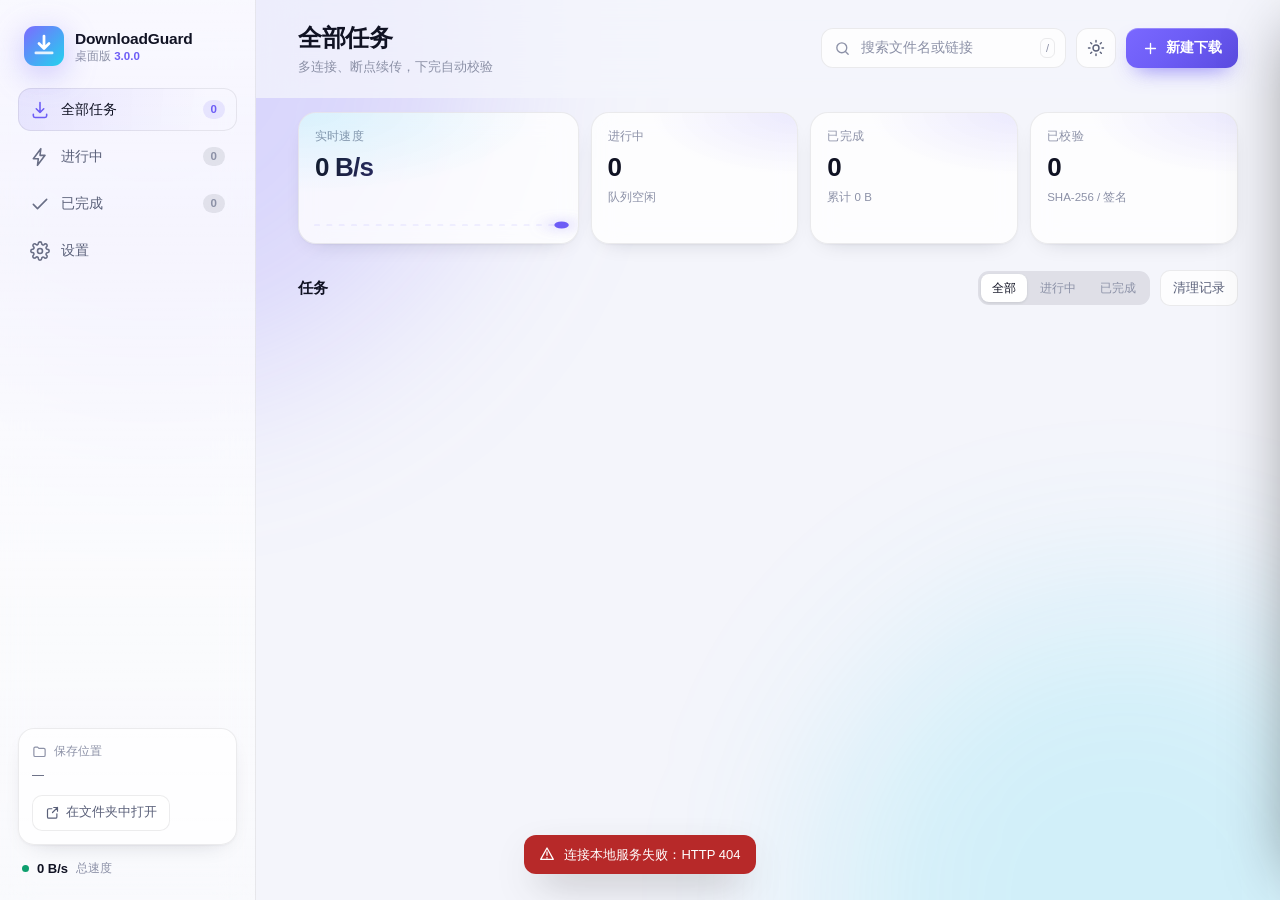
==== desktop/src/main/resources/web/index.html @ 694f4aac "3.0.0: 电脑版（Windows/macOS/Linux）+ 手机/平板/桌面自适应 UI" ====
<!DOCTYPE html>
<html lang="zh-CN" data-theme="auto">
<head>
<meta charset="utf-8">
<meta name="viewport" content="width=device-width, initial-scale=1, viewport-fit=cover">
<meta name="theme-color" content="#0b0c12" media="(prefers-color-scheme: dark)">
<meta name="theme-color" content="#f5f6fb" media="(prefers-color-scheme: light)">
<meta name="description" content="DownloadGuard 桌面版：多连接下载、断点续传、HLS、BT/磁力，下载完自动校验 SHA-256 与 APK 签名。">
<title>DownloadGuard</title>
<link rel="manifest" href="manifest.webmanifest">
<link rel="icon" href="icon.svg" type="image/svg+xml">
<link rel="apple-touch-icon" href="icon.svg">
<link rel="stylesheet" href="app.css">
</head>
<body>
<svg class="sprite" aria-hidden="true" focusable="false">
  <symbol id="i-download" viewBox="0 0 24 24"><path d="M12 3v12m0 0 4.5-4.5M12 15l-4.5-4.5"/><path d="M4 17v2a2 2 0 0 0 2 2h12a2 2 0 0 0 2-2v-2"/></symbol>
  <symbol id="i-check" viewBox="0 0 24 24"><path d="m4 12.5 5 5L20 6.5"/></symbol>
  <symbol id="i-clock" viewBox="0 0 24 24"><circle cx="12" cy="12" r="9"/><path d="M12 7v5l3 2"/></symbol>
  <symbol id="i-settings" viewBox="0 0 24 24"><circle cx="12" cy="12" r="3"/><path d="M19.4 15a1.7 1.7 0 0 0 .3 1.9l.1.1a2 2 0 1 1-2.8 2.8l-.1-.1a1.7 1.7 0 0 0-1.9-.3 1.7 1.7 0 0 0-1 1.5V21a2 2 0 1 1-4 0v-.1a1.7 1.7 0 0 0-1-1.6 1.7 1.7 0 0 0-1.9.3l-.1.1a2 2 0 1 1-2.8-2.8l.1-.1a1.7 1.7 0 0 0 .3-1.9 1.7 1.7 0 0 0-1.5-1H3a2 2 0 1 1 0-4h.1a1.7 1.7 0 0 0 1.6-1 1.7 1.7 0 0 0-.3-1.9l-.1-.1a2 2 0 1 1 2.8-2.8l.1.1a1.7 1.7 0 0 0 1.9.3H9a1.7 1.7 0 0 0 1-1.5V3a2 2 0 1 1 4 0v.1a1.7 1.7 0 0 0 1 1.5 1.7 1.7 0 0 0 1.9-.3l.1-.1a2 2 0 1 1 2.8 2.8l-.1.1a1.7 1.7 0 0 0-.3 1.9V9a1.7 1.7 0 0 0 1.5 1H21a2 2 0 1 1 0 4h-.1a1.7 1.7 0 0 0-1.5 1z"/></symbol>
  <symbol id="i-folder" viewBox="0 0 24 24"><path d="M3 7a2 2 0 0 1 2-2h4l2 2h8a2 2 0 0 1 2 2v9a2 2 0 0 1-2 2H5a2 2 0 0 1-2-2z"/></symbol>
  <symbol id="i-pause" viewBox="0 0 24 24"><path d="M9 5v14M15 5v14"/></symbol>
  <symbol id="i-play" viewBox="0 0 24 24"><path d="M7 4.5v15l13-7.5z"/></symbol>
  <symbol id="i-trash" viewBox="0 0 24 24"><path d="M4 7h16M9 7V4h6v3M6 7l1 13h10l1-13"/><path d="M10 11v5M14 11v5"/></symbol>
  <symbol id="i-plus" viewBox="0 0 24 24"><path d="M12 5v14M5 12h14"/></symbol>
  <symbol id="i-search" viewBox="0 0 24 24"><circle cx="11" cy="11" r="7"/><path d="m20 20-3.5-3.5"/></symbol>
  <symbol id="i-sun" viewBox="0 0 24 24"><circle cx="12" cy="12" r="4"/><path d="M12 2v2M12 20v2M2 12h2M20 12h2M4.9 4.9l1.4 1.4M17.7 17.7l1.4 1.4M19.1 4.9l-1.4 1.4M6.3 17.7l-1.4 1.4"/></symbol>
  <symbol id="i-moon" viewBox="0 0 24 24"><path d="M20 14.5A8.5 8.5 0 0 1 9.5 4a8.5 8.5 0 1 0 10.5 10.5z"/></symbol>
  <symbol id="i-x" viewBox="0 0 24 24"><path d="m6 6 12 12M18 6 6 18"/></symbol>
  <symbol id="i-copy" viewBox="0 0 24 24"><rect x="9" y="9" width="11" height="11" rx="2"/><path d="M5 15V5a2 2 0 0 1 2-2h8"/></symbol>
  <symbol id="i-external" viewBox="0 0 24 24"><path d="M14 4h6v6M20 4l-8 8"/><path d="M19 14v5a2 2 0 0 1-2 2H6a2 2 0 0 1-2-2V8a2 2 0 0 1 2-2h5"/></symbol>
  <symbol id="i-chevron" viewBox="0 0 24 24"><path d="m9 6 6 6-6 6"/></symbol>
  <symbol id="i-wifi" viewBox="0 0 24 24"><path d="M2.5 8.5a15 15 0 0 1 19 0M6 12a10 10 0 0 1 12 0M9.5 15.5a5 5 0 0 1 5 0"/><circle cx="12" cy="19" r="1"/></symbol>
  <symbol id="i-shield" viewBox="0 0 24 24"><path d="M12 3 5 6v6c0 4.4 3 7.6 7 9 4-1.4 7-4.6 7-9V6z"/><path d="m9 12 2 2 4-4"/></symbol>
  <symbol id="i-link" viewBox="0 0 24 24"><path d="M10 13a5 5 0 0 0 7 0l2-2a5 5 0 0 0-7-7l-1 1"/><path d="M14 11a5 5 0 0 0-7 0l-2 2a5 5 0 0 0 7 7l1-1"/></symbol>
  <symbol id="i-alert" viewBox="0 0 24 24"><path d="M12 3 2.5 20h19z"/><path d="M12 9v5M12 17.5v.5"/></symbol>
  <symbol id="i-back" viewBox="0 0 24 24"><path d="m15 6-6 6 6 6"/></symbol>
  <symbol id="i-refresh" viewBox="0 0 24 24"><path d="M20 11a8 8 0 1 0-2 6"/><path d="M20 5v6h-6"/></symbol>
  <symbol id="i-magnet" viewBox="0 0 24 24"><path d="M6 4v8a6 6 0 0 0 12 0V4"/><path d="M6 9h4M14 9h4"/></symbol>
  <symbol id="i-server" viewBox="0 0 24 24"><rect x="3" y="4" width="18" height="7" rx="2"/><rect x="3" y="13" width="18" height="7" rx="2"/><path d="M7 7.5h.01M7 16.5h.01"/></symbol>
  <symbol id="i-zap" viewBox="0 0 24 24"><path d="M13 2 4 14h6l-1 8 9-12h-6z"/></symbol>
</svg>

<div class="app">
  <aside class="sidebar">
    <div class="brand">
      <div class="brand-mark">
        <svg viewBox="0 0 32 32" aria-hidden="true">
          <defs><linearGradient id="bg1" x1="0" y1="0" x2="1" y2="1"><stop offset="0" stop-color="#7C6BFF"/><stop offset="1" stop-color="#22D3EE"/></linearGradient></defs>
          <rect width="32" height="32" rx="9" fill="url(#bg1)"/>
          <path d="M16 8v10m0 0 4-4m-4 4-4-4" stroke="#fff" stroke-width="2.2" stroke-linecap="round" stroke-linejoin="round" fill="none"/>
          <path d="M9.5 21.5h13" stroke="#fff" stroke-width="2.2" stroke-linecap="round" opacity=".85"/>
        </svg>
      </div>
      <div class="brand-text">
        <strong>DownloadGuard</strong>
        <span>桌面版 <em id="brandVersion">3.0.0</em></span>
      </div>
    </div>

    <nav class="nav" aria-label="主导航">
      <button class="nav-item is-active" data-view="all">
        <svg><use href="#i-download"/></svg><span>全部任务</span><b id="cntAll">0</b>
      </button>
      <button class="nav-item" data-view="active">
        <svg><use href="#i-zap"/></svg><span>进行中</span><b id="cntActive">0</b>
      </button>
      <button class="nav-item" data-view="done">
        <svg><use href="#i-check"/></svg><span>已完成</span><b id="cntDone">0</b>
      </button>
      <button class="nav-item" data-view="settings">
        <svg><use href="#i-settings"/></svg><span>设置</span>
      </button>
    </nav>

    <div class="side-foot">
      <div class="disk-card">
        <div class="disk-head">
          <svg><use href="#i-folder"/></svg><span>保存位置</span>
        </div>
        <p class="disk-path" id="sideDir" title="">—</p>
        <button class="ghost-btn" id="openDirBtn">
          <svg><use href="#i-external"/></svg>在文件夹中打开
        </button>
      </div>
      <div class="speed-pill" id="sideSpeed">
        <span class="pulse"></span><b>0 B/s</b><span>总速度</span>
      </div>
    </div>
  </aside>

  <div class="main">
    <header class="topbar">
      <div class="topbar-title">
        <h1 id="pageTitle">全部任务</h1>
        <p id="pageSub">多连接、断点续传，下完自动校验</p>
      </div>
      <div class="topbar-tools">
        <label class="search">
          <svg><use href="#i-search"/></svg>
          <input id="searchInput" type="search" placeholder="搜索文件名或链接" autocomplete="off" aria-label="搜索任务">
          <kbd>/</kbd>
        </label>
        <button class="icon-btn" id="themeBtn" aria-label="切换主题" title="切换主题">
          <svg class="ic-sun"><use href="#i-sun"/></svg>
          <svg class="ic-moon"><use href="#i-moon"/></svg>
        </button>
        <button class="primary-btn" id="newTaskBtn">
          <svg><use href="#i-plus"/></svg><span>新建下载</span>
        </button>
        <button class="primary-btn" id="saveTopBtn" hidden>保存</button>
      </div>
    </header>

    <main class="content" id="content">
      <section id="viewDownloads">
        <div class="stats">
          <div class="stat-card stat-speed">
            <div class="stat-label">实时速度</div>
            <div class="stat-value" id="statSpeed">0 B/s</div>
            <svg class="spark" id="spark" viewBox="0 0 120 34" preserveAspectRatio="none" aria-hidden="true">
              <defs>
                <linearGradient id="sparkFill" x1="0" y1="0" x2="0" y2="1">
                  <stop offset="0" stop-color="currentColor" stop-opacity=".34"/>
                  <stop offset="1" stop-color="currentColor" stop-opacity="0"/>
                </linearGradient>
              </defs>
              <path class="spark-area" fill="url(#sparkFill)" d=""></path>
              <line class="spark-base" x1="0" y1="30" x2="120" y2="30"></line>
              <path class="spark-line" fill="none" stroke="currentColor" stroke-width="2" stroke-linecap="round" stroke-linejoin="round" d=""></path>
              <circle class="spark-dot" r="2.6" fill="currentColor" cx="120" cy="30"></circle>
            </svg>
          </div>
          <div class="stat-card">
            <div class="stat-label">进行中</div>
            <div class="stat-value" id="statActive">0</div>
            <div class="stat-hint" id="statActiveHint">队列空闲</div>
          </div>
          <div class="stat-card">
            <div class="stat-label">已完成</div>
            <div class="stat-value" id="statDone">0</div>
            <div class="stat-hint" id="statDoneHint">累计 0 B</div>
          </div>
          <div class="stat-card">
            <div class="stat-label">已校验</div>
            <div class="stat-value" id="statConn">0</div>
            <div class="stat-hint">SHA-256 / 签名</div>
          </div>
        </div>

        <div class="list-head">
          <h2 id="listTitle">任务</h2>
          <div class="list-tools">
            <div class="seg-filter" role="tablist" aria-label="筛选">
              <button class="is-active" data-filter="all">全部</button>
              <button data-filter="active">进行中</button>
              <button data-filter="done">已完成</button>
            </div>
            <button class="ghost-btn danger" id="clearBtn">清理记录</button>
          </div>
        </div>

        <div id="taskList" class="task-list" aria-live="polite"></div>

        <div class="empty" id="emptyState" hidden>
          <svg viewBox="0 0 220 160" aria-hidden="true">
            <defs>
              <linearGradient id="eg" x1="0" y1="0" x2="1" y2="1"><stop offset="0" stop-color="#7C6BFF"/><stop offset="1" stop-color="#22D3EE"/></linearGradient>
            </defs>
            <rect x="34" y="30" width="152" height="100" rx="16" fill="none" stroke="currentColor" stroke-opacity=".18" stroke-width="2" stroke-dasharray="7 7"/>
            <path d="M110 48v44m0 0 16-16m-16 16-16-16" stroke="url(#eg)" stroke-width="5" stroke-linecap="round" stroke-linejoin="round" fill="none"/>
            <path d="M78 104h64" stroke="url(#eg)" stroke-width="5" stroke-linecap="round"/>
          </svg>
          <h3>还没有下载任务</h3>
          <p>粘贴 HTTP / HLS / 磁力链接，或把 .torrent 文件拖进来</p>
          <button class="primary-btn" id="emptyNewBtn"><svg><use href="#i-plus"/></svg>新建下载</button>
        </div>
      </section>

      <section id="viewSettings" hidden>
        <div class="settings-grid">
          <div class="card">
            <div class="card-head"><h2>下载</h2><p>影响新任务与全局调度</p></div>
            <label class="field">
              <span>默认保存目录</span>
              <div class="input-row">
                <input id="setDir" type="text" spellcheck="false">
                <button class="ghost-btn" id="browseBtn"><svg><use href="#i-folder"/></svg>浏览</button>
              </div>
            </label>
            <label class="field">
              <span>同时下载任务数 <b id="valConcurrent">3</b></span>
              <input id="setConcurrent" type="range" min="1" max="10" step="1">
            </label>
            <label class="field">
              <span>单任务连接数 <b id="valConn">8</b></span>
              <input id="setConn" type="range" min="1" max="32" step="1">
              <small>8～16 对大多数服务器是甜点，过高反而容易被限速</small>
            </label>
            <label class="field">
              <span>全局限速（KB/s，0 为不限）</span>
              <input id="setLimit" type="number" min="0" step="128" value="0">
            </label>
            <label class="switch-row">
              <span><b>启动时自动续传</b><small>上次没下完的任务自动接着下</small></span>
              <input type="checkbox" id="setAutoResume" class="switch">
            </label>
          </div>

          <div class="card">
            <div class="card-head"><h2>网络</h2><p>遇到 403 / 防盗链时很有用</p></div>
            <label class="field">
              <span>User-Agent</span>
              <input id="setUA" type="text" spellcheck="false">
            </label>
            <label class="field">
              <span>Referer</span>
              <input id="setReferer" type="text" spellcheck="false" placeholder="留空不发送">
            </label>
            <label class="field">
              <span>代理（host:port）</span>
              <input id="setProxy" type="text" spellcheck="false" placeholder="例如 127.0.0.1:7890">
            </label>
            <div class="field">
              <span>局域网访问</span>
              <small>开启后手机/平板浏览器可打开同一界面，需重启生效</small>
              <div class="inline-note" id="lanNote">当前仅本机可访问</div>
            </div>
          </div>

          <div class="card">
            <div class="card-head"><h2>校验</h2><p>下完先验，再交给系统打开</p></div>
            <label class="switch-row">
              <span><b>APK / ZIP 结构检查</b><small>遍历压缩包条目核对 CRC，并识别 v1/v2/v3 签名</small></span>
              <input type="checkbox" id="setVerifyApk" class="switch">
            </label>
            <label class="switch-row">
              <span><b>校验失败时隔离</b><small>哈希不符的文件移到 quarantine，不污染下载目录</small></span>
              <input type="checkbox" id="setQuarantine" class="switch">
            </label>
            <label class="switch-row">
              <span><b>HLS 合成 MP4</b><small>检测到 ffmpeg 时无转码封装，失败自动保留 .ts</small></span>
              <input type="checkbox" id="setHlsRemux" class="switch">
            </label>
            <div class="field">
              <span>aria2c 路径（BT/磁力）</span>
              <div class="input-row">
                <input id="setAria2" type="text" spellcheck="false" placeholder="留空自动在 PATH 中查找">
                <button class="ghost-btn" id="detectAria2">检测</button>
              </div>
              <div class="inline-note" id="envAria2">—</div>
            </div>
          </div>

          <div class="card">
            <div class="card-head"><h2>外观与环境</h2><p>换主题不用重启</p></div>
            <div class="field">
              <span>主题</span>
              <div class="theme-choice" role="radiogroup" aria-label="主题">
                <button data-theme-choice="auto" class="is-active">跟随系统</button>
                <button data-theme-choice="light">浅色</button>
                <button data-theme-choice="dark">深色</button>
              </div>
            </div>
            <div class="env-list">
              <div><span>版本</span><b id="envVersion">—</b></div>
              <div><span>运行环境</span><b id="envOs">—</b></div>
              <div><span>Java</span><b id="envJava">—</b></div>
              <div><span>数据目录</span><b id="envBase" class="mono">—</b></div>
              <div id="lanRow"><span>局域网地址</span><b id="envLan">未开启</b></div>
              <div><span>ffmpeg</span><b id="envFfmpeg">—</b></div>
            </div>
            <div class="card-actions">
              <button class="ghost-btn" id="openDataDir">打开数据目录</button>
              <button class="ghost-btn" id="resetSettings"><svg><use href="#i-refresh"/></svg>恢复默认</button>
            </div>
          </div>
        </div>
        <div class="settings-save">
          <span id="saveHint">修改后记得保存</span>
          <button class="primary-btn" id="saveSettings">保存设置</button>
        </div>
      </section>
    </main>
  </div>
</div>

<nav class="tabbar" aria-label="底部导航">
  <button class="is-active" data-view="all"><svg><use href="#i-download"/></svg><span>全部</span></button>
  <button data-view="active"><svg><use href="#i-zap"/></svg><span>进行中</span></button>
  <button data-view="done"><svg><use href="#i-check"/></svg><span>已完成</span></button>
  <button data-view="settings"><svg><use href="#i-settings"/></svg><span>设置</span></button>
</nav>
<button class="fab" id="fabBtn" aria-label="新建下载"><svg><use href="#i-plus"/></svg></button>

<div class="scrim" id="scrim"></div>

<div class="sheet" id="newSheet" role="dialog" aria-modal="true" aria-labelledby="newTitle">
  <div class="sheet-inner">
    <div class="sheet-head">
      <h2 id="newTitle">新建下载</h2>
      <button class="icon-btn" data-close aria-label="关闭"><svg><use href="#i-x"/></svg></button>
    </div>
    <form id="newForm">
      <label class="field">
        <span>下载链接</span>
        <textarea id="newUrls" rows="4" placeholder="每行一个链接，支持：&#10;https://example.com/file.zip&#10;https://example.com/video.m3u8&#10;magnet:?xt=urn:btih:..." spellcheck="false" required></textarea>
        <small>也可以直接把 .torrent 文件拖到窗口里</small>
      </label>
      <div class="grid-2">
        <label class="field">
          <span>保存目录</span>
          <div class="input-row">
            <input id="newDir" type="text" spellcheck="false">
            <button type="button" class="ghost-btn" id="newBrowse"><svg><use href="#i-folder"/></svg>浏览</button>
          </div>
        </label>
        <label class="field">
          <span>连接数</span>
          <input id="newConn" type="number" min="1" max="32" value="8">
        </label>
      </div>
      <label class="field">
        <span>期望 SHA-256（可选）</span>
        <input id="newSha" type="text" spellcheck="false" placeholder="填了就严格比对，不符自动隔离">
      </label>
      <div class="sheet-actions">
        <span class="hint" id="newHint"></span>
        <div>
          <button type="button" class="ghost-btn" data-close>取消</button>
          <button type="submit" class="primary-btn"><svg><use href="#i-download"/></svg>开始下载</button>
        </div>
      </div>
    </form>
  </div>
</div>

<div class="sheet dir-sheet" id="dirSheet" role="dialog" aria-modal="true" aria-labelledby="dirTitle">
  <div class="sheet-inner">
    <div class="sheet-head">
      <h2 id="dirTitle">选择文件夹</h2>
      <button class="icon-btn" data-close aria-label="关闭"><svg><use href="#i-x"/></svg></button>
    </div>
    <div class="dir-bar">
      <button class="icon-btn" id="dirUp" aria-label="上一级"><svg><use href="#i-back"/></svg></button>
      <input id="dirPath" type="text" spellcheck="false" readonly>
    </div>
    <div class="dir-list" id="dirList"></div>
    <div class="sheet-actions">
      <button class="ghost-btn" data-close>取消</button>
      <button class="primary-btn" id="dirPick">使用此目录</button>
    </div>
  </div>
</div>

<aside class="drawer" id="drawer" role="dialog" aria-modal="true" aria-labelledby="drawerTitle">
  <div class="drawer-head">
    <button class="icon-btn" id="drawerClose" aria-label="关闭详情"><svg><use href="#i-x"/></svg></button>
    <h2 id="drawerTitle">任务详情</h2>
    <button class="icon-btn" id="drawerMore" aria-label="更多"><svg><use href="#i-trash"/></svg></button>
  </div>
  <div class="drawer-body" id="drawerBody"></div>
</aside>

<div class="toasts" id="toasts" aria-live="assertive"></div>

<script src="app.js"></script>
</body>
</html>
---- desktop/src/main/resources/web/app.css ----
:root {
  --bg: #f4f5fb;
  --bg-glow-1: rgba(124, 107, 255, .22);
  --bg-glow-2: rgba(34, 211, 238, .16);
  --panel: rgba(255, 255, 255, .78);
  --panel-solid: #ffffff;
  --panel-2: rgba(255, 255, 255, .55);
  --text: #101223;
  --text-2: #5a6079;
  --text-3: #8c91a7;
  --line: rgba(16, 18, 35, .08);
  --line-2: rgba(16, 18, 35, .14);
  --accent: #6d5df6;
  --accent-soft: rgba(109, 93, 246, .12);
  --accent-2: #0ea5c9;
  --good: #0e9f6e;
  --good-soft: rgba(14, 159, 110, .12);
  --warn: #d97706;
  --warn-soft: rgba(217, 119, 6, .13);
  --bad: #e02424;
  --bad-soft: rgba(224, 36, 36, .11);
  --track: rgba(16, 18, 35, .09);
  --shadow: 0 1px 2px rgba(16, 24, 40, .05), 0 18px 44px -22px rgba(16, 24, 40, .35);
  --shadow-soft: 0 1px 2px rgba(16, 24, 40, .04), 0 8px 24px -16px rgba(16, 24, 40, .3);
  --topbar: rgba(244, 245, 251, .76);
  --radius: 22px;
  --radius-sm: 14px;
  --sidebar-w: 256px;
  color-scheme: light;
}

@media (prefers-color-scheme: dark) {
  :root[data-theme="auto"] {
    --bg: #0a0b11;
    --bg-glow-1: rgba(109, 93, 246, .3);
    --bg-glow-2: rgba(34, 211, 238, .16);
    --panel: rgba(22, 24, 35, .76);
    --panel-solid: #151724;
    --panel-2: rgba(30, 33, 48, .62);
    --text: #eef0f9;
    --text-2: #a3a9c2;
    --text-3: #717894;
    --line: rgba(255, 255, 255, .075);
    --line-2: rgba(255, 255, 255, .14);
    --accent: #8b7cff;
    --accent-soft: rgba(139, 124, 255, .16);
    --accent-2: #3ddcf2;
    --good: #34d399;
    --good-soft: rgba(52, 211, 153, .14);
    --warn: #fbbf24;
    --warn-soft: rgba(251, 191, 36, .14);
    --bad: #f87171;
    --bad-soft: rgba(248, 113, 113, .14);
    --track: rgba(255, 255, 255, .12);
    --shadow: 0 1px 2px rgba(0, 0, 0, .4), 0 26px 60px -26px rgba(0, 0, 0, .85);
    --shadow-soft: 0 1px 2px rgba(0, 0, 0, .35), 0 12px 30px -20px rgba(0, 0, 0, .7);
    --topbar: rgba(10, 11, 17, .78);
    color-scheme: dark;
  }
}

:root[data-theme="dark"] .sidebar {
  background: linear-gradient(180deg, rgba(18, 20, 30, .92), rgba(14, 16, 24, .62));
}

@media (prefers-color-scheme: dark) {
  :root[data-theme="auto"] .sidebar {
    background: linear-gradient(180deg, rgba(18, 20, 30, .92), rgba(14, 16, 24, .62));
  }
}

:root[data-theme="dark"] {
  --bg: #0a0b11;
  --bg-glow-1: rgba(109, 93, 246, .3);
  --bg-glow-2: rgba(34, 211, 238, .16);
  --panel: rgba(22, 24, 35, .76);
  --panel-solid: #151724;
  --panel-2: rgba(30, 33, 48, .62);
  --text: #eef0f9;
  --text-2: #a3a9c2;
  --text-3: #717894;
  --line: rgba(255, 255, 255, .075);
  --line-2: rgba(255, 255, 255, .14);
  --accent: #8b7cff;
  --accent-soft: rgba(139, 124, 255, .16);
  --accent-2: #3ddcf2;
  --good: #34d399;
  --good-soft: rgba(52, 211, 153, .14);
  --warn: #fbbf24;
  --warn-soft: rgba(251, 191, 36, .14);
  --bad: #f87171;
  --bad-soft: rgba(248, 113, 113, .14);
  --track: rgba(255, 255, 255, .12);
  --shadow: 0 1px 2px rgba(0, 0, 0, .4), 0 26px 60px -26px rgba(0, 0, 0, .85);
  --shadow-soft: 0 1px 2px rgba(0, 0, 0, .35), 0 12px 30px -20px rgba(0, 0, 0, .7);
  --topbar: rgba(10, 11, 17, .78);
  color-scheme: dark;
}

* { box-sizing: border-box; }

html, body { height: 100%; }

body {
  margin: 0;
  background: var(--bg);
  color: var(--text);
  font-family: -apple-system, BlinkMacSystemFont, "Segoe UI", "PingFang SC", "Hiragino Sans GB",
    "Microsoft YaHei", "Noto Sans CJK SC", "Source Han Sans SC", sans-serif;
  font-size: 15px;
  line-height: 1.5;
  -webkit-font-smoothing: antialiased;
  text-rendering: optimizeLegibility;
  overflow-x: hidden;
}

body::before, body::after {
  content: "";
  position: fixed;
  z-index: -1;
  border-radius: 50%;
  filter: blur(90px);
  pointer-events: none;
}

body::before {
  width: 52vw;
  height: 52vw;
  max-width: 720px;
  max-height: 720px;
  left: -14vw;
  top: -22vw;
  background: var(--bg-glow-1);
}

body::after {
  width: 48vw;
  height: 48vw;
  max-width: 640px;
  max-height: 640px;
  right: -12vw;
  bottom: -24vw;
  background: var(--bg-glow-2);
}

.sprite { position: absolute; width: 0; height: 0; overflow: hidden; }

svg { width: 20px; height: 20px; fill: none; stroke: currentColor; stroke-width: 1.9; stroke-linecap: round; stroke-linejoin: round; }

h1, h2, h3, p { margin: 0; }

button, input, textarea, select { font: inherit; color: inherit; }

button { cursor: pointer; border: none; background: none; }

:focus-visible { outline: 2px solid var(--accent); outline-offset: 2px; }

::selection { background: var(--accent-soft); }

::-webkit-scrollbar { width: 10px; height: 10px; }
::-webkit-scrollbar-thumb { background: var(--line-2); border-radius: 999px; border: 3px solid transparent; background-clip: padding-box; }
::-webkit-scrollbar-track { background: transparent; }

/* ---------------------------------------------------------------- 布局 */

.app {
  display: grid;
  grid-template-columns: var(--sidebar-w) minmax(0, 1fr);
  min-height: 100dvh;
}

.sidebar {
  position: sticky;
  top: 0;
  height: 100dvh;
  padding: 26px 18px 20px;
  border-right: 1px solid var(--line);
  background: linear-gradient(180deg, rgba(255, 255, 255, .84), rgba(255, 255, 255, .46));
  backdrop-filter: blur(18px);
  display: flex;
  flex-direction: column;
  gap: 22px;
  z-index: 30;
}

.brand { display: flex; align-items: center; gap: 11px; padding: 0 6px; }

.brand-mark { width: 40px; height: 40px; flex: none; filter: drop-shadow(0 8px 16px rgba(109, 93, 246, .35)); }
.brand-mark svg { width: 100%; height: 100%; stroke: none; }

.brand-text { display: flex; flex-direction: column; line-height: 1.25; min-width: 0; }
.brand-text strong { font-size: 15.5px; letter-spacing: -.01em; }
.brand-text span { font-size: 11.5px; color: var(--text-3); }
.brand-text em { font-style: normal; color: var(--accent); font-weight: 600; }

.nav { display: flex; flex-direction: column; gap: 4px; }

.nav-item {
  display: flex;
  align-items: center;
  gap: 11px;
  padding: 11px 12px;
  border-radius: 13px;
  color: var(--text-2);
  font-size: 14px;
  transition: background .18s, color .18s, transform .18s;
  text-align: left;
}

.nav-item svg { flex: none; opacity: .9; }
.nav-item span { flex: 1; }
.nav-item b {
  font-size: 11.5px;
  font-weight: 600;
  color: var(--text-3);
  background: var(--track);
  border-radius: 999px;
  padding: 1px 8px;
  font-variant-numeric: tabular-nums;
}

.nav-item:hover { background: var(--track); color: var(--text); }

.nav-item.is-active {
  background: linear-gradient(100deg, var(--accent-soft), transparent 85%);
  color: var(--text);
  box-shadow: inset 0 0 0 1px var(--line);
}

.nav-item.is-active svg { color: var(--accent); opacity: 1; }
.nav-item.is-active b { color: var(--accent); background: var(--accent-soft); }

.side-foot { margin-top: auto; display: flex; flex-direction: column; gap: 12px; }

.disk-card {
  border: 1px solid var(--line);
  background: var(--panel);
  border-radius: 16px;
  padding: 13px;
  box-shadow: var(--shadow-soft);
}

.disk-head { display: flex; align-items: center; gap: 7px; font-size: 12px; color: var(--text-3); }
.disk-head svg { width: 15px; height: 15px; }

.disk-path {
  margin: 7px 0 10px;
  font-size: 12px;
  color: var(--text-2);
  word-break: break-all;
  display: -webkit-box;
  -webkit-line-clamp: 2;
  -webkit-box-orient: vertical;
  overflow: hidden;
  line-height: 1.45;
}

.speed-pill {
  display: flex;
  align-items: center;
  gap: 8px;
  font-size: 12px;
  color: var(--text-3);
  padding: 2px 4px;
}

.speed-pill b { color: var(--text); font-size: 13px; font-variant-numeric: tabular-nums; }

.pulse {
  width: 7px; height: 7px; border-radius: 50%;
  background: var(--good);
  box-shadow: 0 0 0 0 var(--good);
  animation: pulse 2.4s infinite;
}

@keyframes pulse {
  0% { box-shadow: 0 0 0 0 rgba(52, 211, 153, .45); }
  70% { box-shadow: 0 0 0 8px rgba(52, 211, 153, 0); }
  100% { box-shadow: 0 0 0 0 rgba(52, 211, 153, 0); }
}

.main { min-width: 0; display: flex; flex-direction: column; }

.topbar {
  position: sticky;
  top: 0;
  z-index: 25;
  display: flex;
  align-items: center;
  gap: 18px;
  padding: 20px clamp(18px, 3.4vw, 42px);
  background: var(--topbar);
  backdrop-filter: blur(22px) saturate(1.2);
  border-bottom: 1px solid transparent;
}

.topbar-title { min-width: 0; }
.topbar-title h1 { font-size: clamp(19px, 2vw, 24px); letter-spacing: -.02em; font-weight: 650; }
.topbar-title p { font-size: 12.5px; color: var(--text-3); margin-top: 2px; }

.topbar-tools { margin-left: auto; display: flex; align-items: center; gap: 10px; }

.search {
  display: flex;
  align-items: center;
  gap: 8px;
  height: 40px;
  padding: 0 10px 0 12px;
  border-radius: 12px;
  border: 1px solid var(--line);
  background: var(--panel);
  min-width: 210px;
  transition: border-color .18s, box-shadow .18s;
}

.search:focus-within { border-color: var(--accent); box-shadow: 0 0 0 4px var(--accent-soft); }
.search svg { width: 17px; height: 17px; color: var(--text-3); flex: none; }
.search input { border: none; background: none; outline: none; width: 100%; font-size: 13.5px; }
.search input::placeholder { color: var(--text-3); }
.search kbd {
  font-family: inherit;
  font-size: 11px;
  color: var(--text-3);
  border: 1px solid var(--line);
  border-radius: 6px;
  padding: 0 5px;
  line-height: 18px;
}

.icon-btn {
  width: 40px; height: 40px;
  display: inline-flex; align-items: center; justify-content: center;
  border-radius: 12px;
  border: 1px solid var(--line);
  background: var(--panel);
  color: var(--text-2);
  transition: background .18s, color .18s, transform .18s, border-color .18s;
  flex: none;
}

.icon-btn:hover { color: var(--text); border-color: var(--line-2); background: var(--panel-solid); }
.icon-btn:active { transform: scale(.95); }
.icon-btn svg { width: 18px; height: 18px; }

#themeBtn .ic-moon { display: none; }
:root[data-theme="dark"] #themeBtn .ic-sun { display: none; }
:root[data-theme="dark"] #themeBtn .ic-moon { display: block; }
@media (prefers-color-scheme: dark) {
  :root[data-theme="auto"] #themeBtn .ic-sun { display: none; }
  :root[data-theme="auto"] #themeBtn .ic-moon { display: block; }
}

.primary-btn {
  display: inline-flex; align-items: center; gap: 7px;
  height: 40px; padding: 0 16px;
  border-radius: 12px;
  background: linear-gradient(135deg, #7a68ff, #6d5df6 45%, #5b4be0);
  color: #fff;
  font-size: 13.5px; font-weight: 600;
  box-shadow: 0 10px 22px -10px rgba(109, 93, 246, .85), inset 0 1px 0 rgba(255, 255, 255, .25);
  transition: transform .18s, box-shadow .18s, filter .18s;
  white-space: nowrap;
}

.primary-btn svg { width: 17px; height: 17px; }
.primary-btn:hover { filter: brightness(1.06); box-shadow: 0 14px 26px -10px rgba(109, 93, 246, .9), inset 0 1px 0 rgba(255, 255, 255, .3); }
.primary-btn:active { transform: translateY(1px) scale(.99); }

.ghost-btn {
  display: inline-flex; align-items: center; gap: 6px;
  height: 36px; padding: 0 12px;
  border-radius: 10px;
  border: 1px solid var(--line);
  background: var(--panel);
  color: var(--text-2);
  font-size: 12.5px;
  transition: background .18s, color .18s, border-color .18s;
  white-space: nowrap;
}

.ghost-btn svg { width: 15px; height: 15px; }
.ghost-btn:hover { color: var(--text); border-color: var(--line-2); background: var(--panel-solid); }
.ghost-btn.danger:hover { color: var(--bad); border-color: var(--bad); background: var(--bad-soft); }

.content {
  padding: 8px clamp(18px, 3.4vw, 42px) 64px;
  width: 100%;
  max-width: 1280px;
  margin: 0 auto;
}

/* ---------------------------------------------------------------- 统计 */

.stats {
  display: grid;
  grid-template-columns: 1.35fr 1fr 1fr 1fr;
  gap: 12px;
  margin: 6px 0 26px;
}

.stat-card {
  position: relative;
  border-radius: 18px;
  border: 1px solid var(--line);
  background: var(--panel);
  box-shadow: var(--shadow-soft);
  padding: 15px 16px 14px;
  overflow: hidden;
  backdrop-filter: blur(14px);
}

.stat-card::after {
  content: "";
  position: absolute;
  inset: 0;
  background: radial-gradient(120% 80% at 100% 0, var(--accent-soft), transparent 60%);
  pointer-events: none;
}

.stat-speed::after { background: radial-gradient(140% 100% at 0 0, rgba(34, 211, 238, .14), transparent 62%); }

.stat-label { font-size: 11.5px; color: var(--text-3); letter-spacing: .02em; }
.stat-value { font-size: clamp(20px, 2.2vw, 26px); font-weight: 650; letter-spacing: -.03em; margin-top: 3px; font-variant-numeric: tabular-nums; }
.stat-speed .stat-value { background: linear-gradient(100deg, var(--text), var(--accent)); -webkit-background-clip: text; background-clip: text; color: transparent; }
.stat-hint { font-size: 11.5px; color: var(--text-3); margin-top: 2px; }

.spark {
  display: block;
  width: 100%;
  height: 34px;
  margin-top: 8px;
  color: var(--accent);
  overflow: visible;
}

.spark-line { filter: drop-shadow(0 2px 5px rgba(109, 93, 246, .3)); }
.spark-base { stroke: currentColor; stroke-opacity: .16; stroke-width: 1; stroke-dasharray: 2 4; }
.spark-area { display: none; }
.spark-dot { filter: drop-shadow(0 0 6px rgba(109, 93, 246, .7)); }

/* ---------------------------------------------------------------- 列表 */

.list-head { display: flex; align-items: center; gap: 14px; margin-bottom: 12px; flex-wrap: wrap; }
.list-head h2 { font-size: 15px; font-weight: 600; letter-spacing: -.01em; }
.list-tools { margin-left: auto; display: flex; align-items: center; gap: 10px; }

.seg-filter {
  display: flex;
  padding: 3px;
  border-radius: 11px;
  background: var(--track);
  gap: 2px;
}

.seg-filter button {
  padding: 5px 11px;
  border-radius: 8px;
  font-size: 12px;
  color: var(--text-3);
  transition: background .18s, color .18s;
}

.seg-filter button.is-active { background: var(--panel-solid); color: var(--text); box-shadow: 0 1px 3px rgba(0, 0, 0, .1); }

.task-list { display: flex; flex-direction: column; gap: 10px; }

.task {
  display: grid;
  grid-template-columns: 44px minmax(0, 1fr) auto;
  gap: 14px;
  align-items: flex-start;
  padding: 14px 16px;
  border-radius: 18px;
  border: 1px solid var(--line);
  background: var(--panel);
  box-shadow: var(--shadow-soft);
  backdrop-filter: blur(16px);
  transition: transform .2s, box-shadow .2s, border-color .2s, opacity .2s;
  cursor: pointer;
  animation: fadeUp .35s cubic-bezier(.2, .7, .2, 1) both;
  position: relative;
  overflow: hidden;
}

@keyframes fadeUp {
  from { opacity: 0; transform: translateY(6px); }
  to { opacity: 1; transform: none; }
}

@media (hover: hover) {
  .task:hover {
    transform: translateY(-2px);
    box-shadow: var(--shadow);
    border-color: var(--line-2);
  }
}

.task.is-error { border-color: rgba(224, 36, 36, .35); }
.task.is-done { opacity: .96; }

.task-icon {
  width: 44px; height: 44px;
  border-radius: 13px;
  display: grid;
  place-items: center;
  background: var(--accent-soft);
  color: var(--accent);
  flex: none;
  position: relative;
}

.task-icon svg { width: 21px; height: 21px; }
.task-icon.kind-hls { background: rgba(34, 211, 238, .14); color: var(--accent-2); }
.task-icon.kind-bt { background: rgba(245, 158, 11, .15); color: var(--warn); }
.task-icon.state-done { background: var(--good-soft); color: var(--good); }
.task-icon.state-error { background: var(--bad-soft); color: var(--bad); }

.task-main { min-width: 0; display: flex; flex-direction: column; gap: 7px; }

.task-top { display: flex; align-items: center; gap: 9px; min-width: 0; }

.task-name {
  font-size: 14.5px;
  font-weight: 560;
  letter-spacing: -.01em;
  white-space: nowrap;
  overflow: hidden;
  text-overflow: ellipsis;
  min-width: 0;
}

.chip {
  flex: none;
  font-size: 11px;
  padding: 1px 8px;
  border-radius: 999px;
  font-weight: 500;
  display: inline-flex;
  align-items: center;
  gap: 5px;
  white-space: nowrap;
}

.chip::before { content: ""; width: 5px; height: 5px; border-radius: 50%; background: currentColor; }
.chip.good { color: var(--good); background: var(--good-soft); }
.chip.warn { color: var(--warn); background: var(--warn-soft); }
.chip.bad { color: var(--bad); background: var(--bad-soft); }
.chip.mute { color: var(--text-2); background: var(--track); }
.chip.accent { color: var(--accent); background: var(--accent-soft); }

.task-meta {
  display: flex;
  align-items: center;
  flex-wrap: wrap;
  gap: 4px 10px;
  font-size: 12px;
  color: var(--text-3);
}

.task-meta b { font-weight: 550; color: var(--text-2); font-variant-numeric: tabular-nums; }

.progress {
  height: 8px;
  border-radius: 999px;
  background: var(--track);
  overflow: hidden;
  position: relative;
}

.progress > i {
  display: block;
  height: 100%;
  width: 0;
  border-radius: 999px;
  background: linear-gradient(90deg, #6d5df6, #7c8bff 55%, #22d3ee);
  transition: width .55s cubic-bezier(.2, .7, .2, 1);
  position: relative;
  overflow: hidden;
}

.progress > i::after {
  content: "";
  position: absolute;
  inset: 0;
  background: linear-gradient(90deg, transparent, rgba(255, 255, 255, .5), transparent);
  transform: translateX(-100%);
  animation: shimmer 2.2s infinite;
}

@keyframes shimmer { to { transform: translateX(100%); } }

.task.is-paused .progress > i::after,
.task.is-done .progress > i::after,
.task.is-error .progress > i::after { display: none; }

.task.is-done .progress > i { background: linear-gradient(90deg, #0e9f6e, #34d399); }
.task.is-error .progress > i { background: linear-gradient(90deg, #e02424, #f87171); }

.segs { display: flex; gap: 2px; height: 3px; margin-top: -2px; }
.segs i { flex: 1; background: var(--track); border-radius: 2px; overflow: hidden; }
.segs i::after { content: ""; display: block; height: 100%; width: var(--p, 0%); background: var(--accent); opacity: .45; }

.task-bottom {
  display: flex;
  align-items: center;
  flex-wrap: wrap;
  gap: 3px 12px;
  font-size: 11.5px;
  color: var(--text-3);
  font-variant-numeric: tabular-nums;
}

.task-bottom .live { color: var(--accent); font-weight: 550; white-space: nowrap; }
.task-bottom .err { color: var(--bad); flex-basis: 100%; white-space: normal; line-height: 1.5; word-break: break-word; }

.task-actions { display: flex; align-items: center; gap: 6px; }
.task-actions .icon-btn { width: 34px; height: 34px; border-radius: 10px; background: transparent; border-color: transparent; color: var(--text-3); }
.task-actions .icon-btn:hover { background: var(--track); color: var(--text); }
.task-actions .icon-btn.del:hover { color: var(--bad); background: var(--bad-soft); }

/* ---------------------------------------------------------------- 空状态 */

.empty {
  text-align: center;
  padding: 52px 20px 60px;
  border: 1px dashed var(--line-2);
  border-radius: 24px;
  color: var(--text-3);
  margin-top: 8px;
}

.empty svg { width: 190px; height: 138px; margin-bottom: 6px; }
.empty h3 { font-size: 16px; color: var(--text); font-weight: 600; }
.empty p { font-size: 13px; margin: 6px 0 18px; }

/* ---------------------------------------------------------------- 设置 */

.settings-grid {
  display: grid;
  grid-template-columns: repeat(auto-fit, minmax(320px, 1fr));
  gap: 14px;
  align-items: start;
}

.card {
  border: 1px solid var(--line);
  background: var(--panel);
  border-radius: 20px;
  padding: 18px 18px 16px;
  box-shadow: var(--shadow-soft);
  backdrop-filter: blur(16px);
  display: flex;
  flex-direction: column;
  gap: 14px;
}

.card-head h2 { font-size: 15px; font-weight: 600; letter-spacing: -.01em; }
.card-head p { font-size: 12px; color: var(--text-3); margin-top: 2px; }

.field { display: flex; flex-direction: column; gap: 7px; font-size: 12.5px; color: var(--text-2); }
.field > span { display: flex; align-items: center; gap: 8px; }
.field > span b { color: var(--accent); font-variant-numeric: tabular-nums; }
.field small, .switch-row small { font-size: 11.5px; color: var(--text-3); font-weight: 400; line-height: 1.45; }

.field input[type="text"], .field input[type="number"], .field textarea, .dir-bar input {
  width: 100%;
  height: 38px;
  padding: 0 12px;
  border-radius: 10px;
  border: 1px solid var(--line);
  background: var(--panel-2);
  outline: none;
  font-size: 13px;
  transition: border-color .18s, box-shadow .18s;
}

.field textarea { height: auto; padding: 10px 12px; resize: vertical; min-height: 104px; line-height: 1.55; }
.field input:focus, .field textarea:focus, .dir-bar input:focus { border-color: var(--accent); box-shadow: 0 0 0 4px var(--accent-soft); }

.input-row { display: flex; gap: 8px; }
.input-row input { flex: 1; min-width: 0; }

.field input[type="range"] { width: 100%; accent-color: var(--accent); height: 20px; }

.grid-2 { display: grid; grid-template-columns: 1fr 120px; gap: 12px; }

.switch-row { display: flex; align-items: center; justify-content: space-between; gap: 16px; font-size: 13px; }
.switch-row > span { display: flex; flex-direction: column; gap: 2px; }
.switch-row b { font-weight: 550; }

.switch {
  appearance: none;
  width: 44px; height: 26px;
  border-radius: 999px;
  background: var(--track);
  position: relative;
  cursor: pointer;
  transition: background .2s;
  flex: none;
  border: none;
}

.switch::after {
  content: "";
  position: absolute;
  top: 3px; left: 3px;
  width: 20px; height: 20px;
  border-radius: 50%;
  background: #fff;
  box-shadow: 0 1px 3px rgba(0, 0, 0, .25);
  transition: transform .2s cubic-bezier(.2, .7, .2, 1);
}

.switch:checked { background: linear-gradient(120deg, #7a68ff, #6d5df6); }
.switch:checked::after { transform: translateX(18px); }

.inline-note {
  font-size: 11.5px;
  color: var(--text-3);
  background: var(--track);
  border-radius: 8px;
  padding: 6px 9px;
  word-break: break-all;
}

.inline-note.ok { color: var(--good); background: var(--good-soft); }
.inline-note.bad { color: var(--bad); background: var(--bad-soft); }

.theme-choice { display: flex; gap: 6px; padding: 3px; background: var(--track); border-radius: 11px; }
.theme-choice button { flex: 1; height: 30px; border-radius: 8px; font-size: 12.5px; color: var(--text-3); }
.theme-choice button.is-active { background: var(--panel-solid); color: var(--text); box-shadow: 0 1px 3px rgba(0, 0, 0, .1); }

.env-list { display: flex; flex-direction: column; gap: 7px; font-size: 12px; }
.env-list > div { display: flex; gap: 12px; justify-content: space-between; }
.env-list span { color: var(--text-3); flex: none; }
.env-list b { font-weight: 500; color: var(--text-2); text-align: right; word-break: break-all; }
.mono { font-family: ui-monospace, SFMono-Regular, Menlo, Consolas, monospace; font-size: 11px !important; }

.card-actions { display: flex; gap: 8px; flex-wrap: wrap; margin-top: 2px; }

.settings-save {
  position: static;
  margin-top: 16px;
  display: flex;
  align-items: center;
  justify-content: flex-end;
  gap: 14px;
  padding: 12px 14px;
  border-radius: 16px;
  background: var(--panel);
  border: 1px solid var(--line);
  box-shadow: var(--shadow);
  backdrop-filter: blur(18px);
}

.settings-save span { font-size: 12px; color: var(--text-3); margin-right: auto; }

/* ---------------------------------------------------------------- 弹层 */

.scrim {
  position: fixed;
  inset: 0;
  background: rgba(6, 8, 16, .42);
  backdrop-filter: blur(3px);
  opacity: 0;
  pointer-events: none;
  transition: opacity .28s;
  z-index: 40;
}

.scrim.show { opacity: 1; pointer-events: auto; }

.sheet {
  position: fixed;
  z-index: 50;
  top: 50%;
  left: 50%;
  width: min(620px, calc(100vw - 40px));
  transform: translate(-50%, -46%) scale(.98);
  opacity: 0;
  pointer-events: none;
  transition: opacity .24s, transform .28s cubic-bezier(.2, .7, .2, 1);
  max-height: min(88dvh, 760px);
  display: flex;
}

.sheet.show { opacity: 1; transform: translate(-50%, -50%) scale(1); pointer-events: auto; }

.sheet-inner {
  width: 100%;
  background: var(--panel-solid);
  border: 1px solid var(--line);
  border-radius: 24px;
  box-shadow: var(--shadow);
  padding: 20px;
  display: flex;
  flex-direction: column;
  gap: 14px;
  overflow: auto;
}

.sheet-head { display: flex; align-items: center; gap: 10px; }
.sheet-head h2 { font-size: 17px; letter-spacing: -.02em; flex: 1; }

.sheet form { display: flex; flex-direction: column; gap: 14px; }

.sheet-actions { display: flex; align-items: center; justify-content: flex-end; gap: 9px; margin-top: 4px; }
.sheet-actions .hint { margin-right: auto; font-size: 12px; color: var(--text-3); }

.dir-bar { display: flex; gap: 8px; }
.dir-bar input { flex: 1; min-width: 0; font-size: 12px; }
.dir-list {
  border: 1px solid var(--line);
  border-radius: 12px;
  min-height: 220px;
  max-height: 44dvh;
  overflow: auto;
  background: var(--panel-2);
}

.dir-item {
  display: flex;
  align-items: center;
  gap: 9px;
  width: 100%;
  padding: 10px 12px;
  text-align: left;
  font-size: 13px;
  color: var(--text-2);
  border-bottom: 1px solid var(--line);
}

.dir-item:last-child { border-bottom: none; }
.dir-item svg { width: 16px; height: 16px; color: var(--warn); flex: none; }
.dir-item:hover { background: var(--track); color: var(--text); }

/* ---------------------------------------------------------------- 抽屉 */

.drawer {
  position: fixed;
  top: 0;
  right: 0;
  height: 100dvh;
  width: min(460px, 100vw);
  background: var(--panel-solid);
  border-left: 1px solid var(--line);
  box-shadow: -30px 0 60px -30px rgba(0, 0, 0, .4);
  transform: translateX(102%);
  transition: transform .34s cubic-bezier(.2, .75, .25, 1);
  z-index: 55;
  display: flex;
  flex-direction: column;
}

.drawer.show { transform: none; }

.drawer-head {
  display: flex;
  align-items: center;
  gap: 10px;
  padding: 14px 16px;
  border-bottom: 1px solid var(--line);
}

.drawer-head h2 { font-size: 15px; flex: 1; letter-spacing: -.01em; }
.drawer-body { padding: 18px 18px 32px; overflow: auto; display: flex; flex-direction: column; gap: 16px; }

.detail-name { font-size: 16px; font-weight: 600; letter-spacing: -.01em; line-height: 1.4; word-break: break-all; }

.detail-progress { display: flex; flex-direction: column; gap: 8px; }
.detail-progress .progress { height: 10px; }

.detail-grid { display: grid; grid-template-columns: 1fr 1fr; gap: 9px; }
.detail-grid > div { background: var(--track); border-radius: 11px; padding: 9px 11px; }
.detail-grid span { display: block; font-size: 11px; color: var(--text-3); }
.detail-grid b { font-size: 13px; font-weight: 550; font-variant-numeric: tabular-nums; word-break: break-all; }

.detail-block { display: flex; flex-direction: column; gap: 6px; }
.detail-block > span { font-size: 11.5px; color: var(--text-3); }
.detail-block code {
  font-family: ui-monospace, SFMono-Regular, Menlo, Consolas, monospace;
  font-size: 11.5px;
  line-height: 1.6;
  background: var(--track);
  border-radius: 10px;
  padding: 9px 11px;
  word-break: break-all;
  color: var(--text-2);
  display: block;
}

.copy-row { display: flex; gap: 8px; align-items: flex-start; }
.copy-row code { flex: 1; min-width: 0; }

.detail-actions { display: flex; gap: 8px; flex-wrap: wrap; }

.seg-grid { display: flex; gap: 3px; flex-wrap: wrap; }
.seg-grid i { width: 13px; height: 13px; border-radius: 4px; background: var(--track); position: relative; overflow: hidden; }
.seg-grid i::after { content: ""; position: absolute; left: 0; bottom: 0; width: 100%; height: var(--p, 0%); background: var(--accent); opacity: .7; }

.error-box {
  border: 1px solid rgba(224, 36, 36, .3);
  background: var(--bad-soft);
  color: var(--bad);
  border-radius: 12px;
  padding: 11px 13px;
  font-size: 12.5px;
  line-height: 1.6;
}

/* ---------------------------------------------------------------- 手机底栏 / FAB */

.tabbar {
  display: none;
  position: fixed;
  z-index: 35;
  left: 12px;
  right: 12px;
  bottom: calc(10px + env(safe-area-inset-bottom));
  height: 64px;
  padding: 7px;
  border-radius: 20px;
  border: 1px solid var(--line);
  background: var(--panel);
  backdrop-filter: blur(22px) saturate(1.3);
  box-shadow: var(--shadow);
  grid-template-columns: repeat(4, 1fr);
  gap: 2px;
}

.tabbar button {
  display: flex;
  flex-direction: column;
  align-items: center;
  justify-content: center;
  gap: 3px;
  border-radius: 14px;
  color: var(--text-3);
  font-size: 10.5px;
  transition: background .2s, color .2s;
}

.tabbar button svg { width: 21px; height: 21px; }
.tabbar button.is-active { color: var(--accent); background: var(--accent-soft); }

.fab {
  display: none;
  position: fixed;
  z-index: 36;
  right: 18px;
  bottom: calc(86px + env(safe-area-inset-bottom));
  width: 54px;
  height: 54px;
  border-radius: 18px;
  background: linear-gradient(135deg, #7a68ff, #6453ef);
  color: #fff;
  box-shadow: 0 16px 30px -12px rgba(109, 93, 246, .9);
  place-items: center;
}

.fab svg { width: 25px; height: 25px; }
.fab:active { transform: scale(.95); }

/* ---------------------------------------------------------------- Toast */

.toasts {
  position: fixed;
  z-index: 80;
  left: 50%;
  bottom: 26px;
  transform: translateX(-50%);
  display: flex;
  flex-direction: column;
  gap: 8px;
  align-items: center;
  pointer-events: none;
  width: min(92vw, 460px);
}

.toast {
  display: flex;
  align-items: center;
  gap: 9px;
  padding: 10px 15px;
  border-radius: 12px;
  background: rgba(18, 20, 30, .92);
  color: #fff;
  font-size: 13px;
  box-shadow: 0 16px 40px -16px rgba(0, 0, 0, .8);
  animation: toastIn .3s cubic-bezier(.2, .7, .2, 1);
  max-width: 100%;
}

.toast.bad { background: rgba(180, 30, 30, .95); }
.toast.good { background: rgba(10, 130, 90, .95); }
.toast svg { width: 16px; height: 16px; flex: none; }

@keyframes toastIn { from { opacity: 0; transform: translateY(8px) scale(.98); } }

/* ---------------------------------------------------------------- 自适应 */

@media (max-width: 1120px) {
  :root { --sidebar-w: 84px; }
  .sidebar { padding: 22px 12px 18px; align-items: center; }
  .brand { padding: 0; }
  .brand-text, .nav-item span, .nav-item b, .side-foot { display: none; }
  .nav { width: 100%; gap: 6px; }
  .nav-item { justify-content: center; padding: 13px 0; }
  .nav-item svg { width: 22px; height: 22px; }
}

@media (max-width: 980px) {
  .stats { grid-template-columns: 1fr 1fr; }
}

@media (max-width: 720px) {
  .app { grid-template-columns: 1fr; }
  .sidebar { display: none; }
  .tabbar { display: grid; }
  .fab { display: grid; }
  .content { padding: 6px 16px calc(120px + env(safe-area-inset-bottom)); }
  .topbar { padding: 14px 16px 12px; flex-wrap: wrap; gap: 10px; }
  .topbar-title h1 { font-size: 20px; }
  .topbar-title p { display: none; }
  .topbar-tools { margin-left: auto; gap: 8px; }
  .search { order: 3; width: 100%; min-width: 0; margin: 2px 0 0; }
  .topbar .primary-btn span { display: none; }
  .topbar .primary-btn { width: 40px; padding: 0; justify-content: center; }
  .stats { grid-template-columns: 1fr 1fr; gap: 9px; margin-bottom: 20px; }
  .stat-card { padding: 11px 13px; border-radius: 15px; }
  .stat-value { font-size: 19px; }
  .stat-hint { font-size: 10.5px; }
  .stat-speed .spark { display: none; }
  .search kbd { display: none; }
  .task { grid-template-columns: 40px minmax(0, 1fr) auto; }
  .task-actions .icon-btn:not([data-act="pause"]):not([data-act="resume"]) { display: none; }
  .task-actions { align-self: start; }
  .task-actions .icon-btn { width: 38px; height: 38px; background: var(--track); }
  #newTaskBtn { display: none; }
  .settings-save { position: static; margin-top: 14px; }
  #saveTopBtn:not([hidden]) { display: inline-flex; }
  #saveTopBtn span { display: inline; }
  .input-row .ghost-btn { height: 38px; }
  .list-head h2 { font-size: 14px; }
  .list-tools .ghost-btn { display: none; }
  .task { grid-template-columns: 40px minmax(0, 1fr) auto; padding: 13px; gap: 11px; border-radius: 16px; }
  .task-icon { width: 40px; height: 40px; border-radius: 12px; }
  .task-name { font-size: 14px; }
  .task-meta { font-size: 11.5px; gap: 3px 8px; }
  .settings-grid { grid-template-columns: 1fr; }
  .sheet {
    top: auto;
    bottom: 0;
    left: 0;
    width: 100%;
    transform: translateY(102%);
    max-height: 92dvh;
  }
  .sheet.show { transform: none; }
  .sheet-inner { border-radius: 24px 24px 0 0; padding: 18px 16px calc(18px + env(safe-area-inset-bottom)); max-height: 92dvh; }
  .drawer { width: 100%; height: 92dvh; top: auto; bottom: 0; border-radius: 24px 24px 0 0; border-left: none; transform: translateY(102%); }
  .drawer.show { transform: none; }
  .toasts { bottom: calc(92px + env(safe-area-inset-bottom)); }
  .grid-2 { grid-template-columns: 1fr; }
}

@media (max-width: 380px) {
  .stats { grid-template-columns: 1fr; }
  .stat-card:nth-child(3), .stat-card:nth-child(4) { display: none; }
  .task { grid-template-columns: 1fr; }
  .task-icon { display: none; }
  .seg-filter button { padding: 5px 8px; }
}

@media (hover: none) {
  .task:hover { transform: none; }
}

@media (prefers-reduced-motion: reduce) {
  *, *::before, *::after { animation-duration: .001ms !important; animation-iteration-count: 1 !important; transition-duration: .001ms !important; }
}

.task-meta .dot { color: var(--text-3); opacity: .55; }

.inline-note a, .env-list a { color: var(--accent); text-decoration: none; word-break: break-all; }
.inline-note a:hover, .env-list a:hover { text-decoration: underline; }

[hidden] { display: none !important; }
#saveTopBtn { width: auto; padding: 0 14px; }
#viewSettings { padding-bottom: 24px; }
.task-actions { align-self: start; }
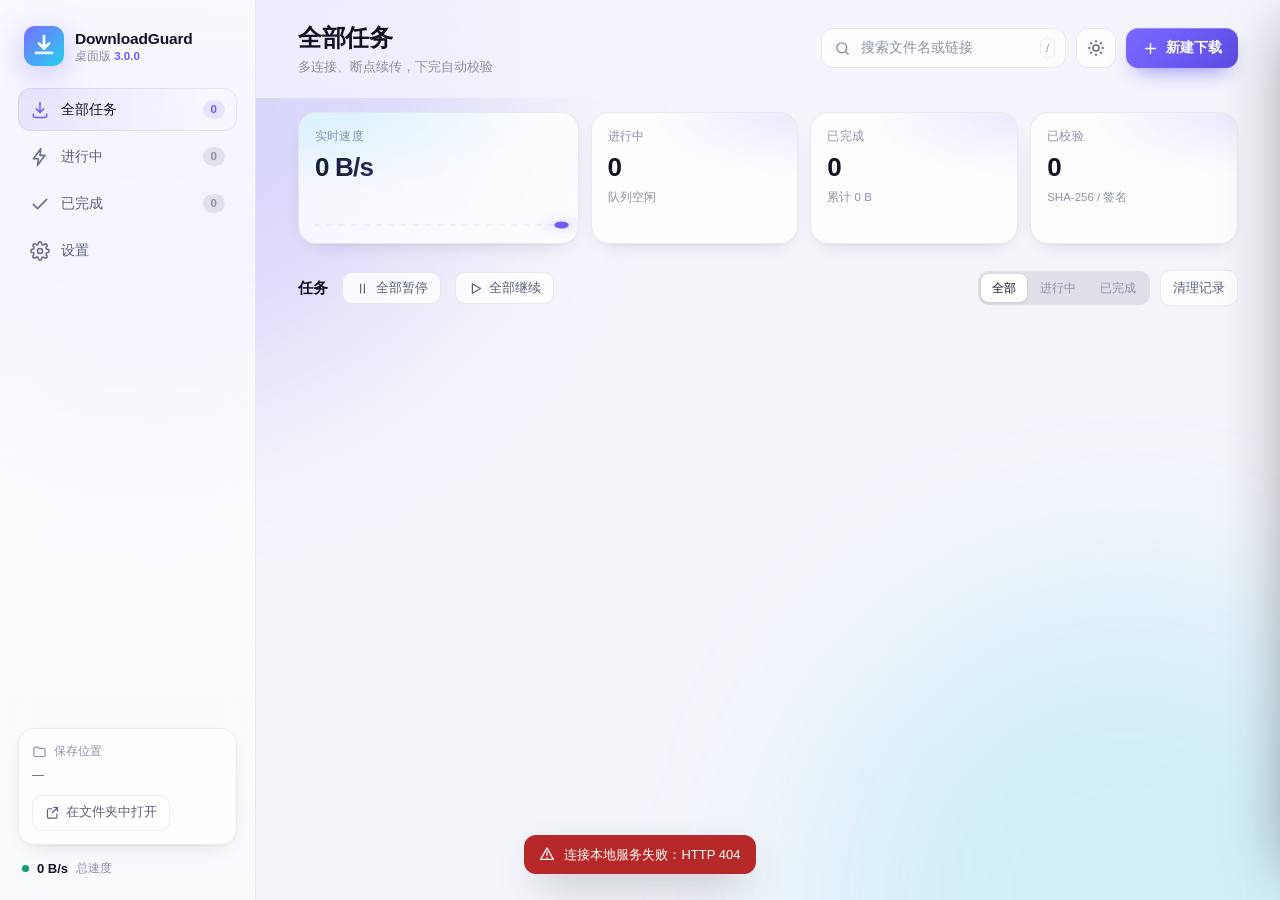
==== commit d335fac5: "3.1.0: 全部暂停/继续、电脑版命令行投递、本机接口来源校验 桌面版： - 本机 HTTP 服务加 Host / Origin / Sec-Fetch-Site 三重判定，拦跨站写入与   DNS" ====
--- a/desktop/src/main/resources/web/index.html
+++ b/desktop/src/main/resources/web/index.html
@@ -9,7 +9,14 @@
 <title>DownloadGuard</title>
 <link rel="manifest" href="manifest.webmanifest">
 <link rel="icon" href="icon.svg" type="image/svg+xml">
-<link rel="apple-touch-icon" href="icon.svg">
+<link rel="icon" type="image/png" sizes="192x192" href="icon-192.png">
+<!-- iOS「添加到主屏幕」：不支持 SVG 图标，必须给 PNG；standalone 让地址栏消失，像个原生 App -->
+<link rel="apple-touch-icon" sizes="180x180" href="apple-touch-icon.png">
+<meta name="apple-mobile-web-app-capable" content="yes">
+<meta name="mobile-web-app-capable" content="yes">
+<meta name="apple-mobile-web-app-status-bar-style" content="black-translucent">
+<meta name="apple-mobile-web-app-title" content="DownloadGuard">
+<meta name="format-detection" content="telephone=no,email=no,address=no">
 <link rel="stylesheet" href="app.css">
 </head>
 <body>
@@ -150,6 +157,12 @@
 
         <div class="list-head">
           <h2 id="listTitle">任务</h2>
+          <button class="ghost-btn list-action" id="pauseAllBtn" title="暂停所有正在下载与排队的任务">
+            <svg><use href="#i-pause"/></svg><span class="btn-label">全部暂停</span>
+          </button>
+          <button class="ghost-btn list-action" id="resumeAllBtn" title="继续所有已暂停的任务">
+            <svg><use href="#i-play"/></svg><span class="btn-label">全部继续</span>
+          </button>
           <div class="list-tools">
             <div class="seg-filter" role="tablist" aria-label="筛选">
               <button class="is-active" data-filter="all">全部</button>
--- a/desktop/src/main/resources/web/app.css
+++ b/desktop/src/main/resources/web/app.css
@@ -112,7 +112,12 @@
   -webkit-font-smoothing: antialiased;
   text-rendering: optimizeLegibility;
   overflow-x: hidden;
-}
+  -webkit-tap-highlight-color: transparent;
+  -webkit-text-size-adjust: 100%;
+  text-size-adjust: 100%;
+}
+
+button, a, input, select, textarea { touch-action: manipulation; }
 
 body::before, body::after {
   content: "";
@@ -166,16 +171,19 @@
 .app {
   display: grid;
   grid-template-columns: var(--sidebar-w) minmax(0, 1fr);
+  min-height: 100vh;
   min-height: 100dvh;
 }
 
 .sidebar {
   position: sticky;
   top: 0;
+  height: 100vh;
   height: 100dvh;
-  padding: 26px 18px 20px;
+  padding: calc(26px + env(safe-area-inset-top)) 18px 20px;
   border-right: 1px solid var(--line);
   background: linear-gradient(180deg, rgba(255, 255, 255, .84), rgba(255, 255, 255, .46));
+  -webkit-backdrop-filter: blur(18px);
   backdrop-filter: blur(18px);
   display: flex;
   flex-direction: column;
@@ -288,8 +296,9 @@
   display: flex;
   align-items: center;
   gap: 18px;
-  padding: 20px clamp(18px, 3.4vw, 42px);
+  padding: calc(20px + env(safe-area-inset-top)) clamp(18px, 3.4vw, 42px) 20px;
   background: var(--topbar);
+  -webkit-backdrop-filter: blur(22px) saturate(1.2);
   backdrop-filter: blur(22px) saturate(1.2);
   border-bottom: 1px solid transparent;
 }
@@ -381,6 +390,8 @@
 .ghost-btn svg { width: 15px; height: 15px; }
 .ghost-btn:hover { color: var(--text); border-color: var(--line-2); background: var(--panel-solid); }
 .ghost-btn.danger:hover { color: var(--bad); border-color: var(--bad); background: var(--bad-soft); }
+.ghost-btn:disabled { opacity: .38; cursor: not-allowed; }
+.ghost-btn:disabled:hover { color: var(--text-2); border-color: var(--line); background: var(--panel); }
 
 .content {
   padding: 8px clamp(18px, 3.4vw, 42px) 64px;
@@ -406,6 +417,7 @@
   box-shadow: var(--shadow-soft);
   padding: 15px 16px 14px;
   overflow: hidden;
+  -webkit-backdrop-filter: blur(14px);
   backdrop-filter: blur(14px);
 }
 
@@ -442,6 +454,7 @@
 
 .list-head { display: flex; align-items: center; gap: 14px; margin-bottom: 12px; flex-wrap: wrap; }
 .list-head h2 { font-size: 15px; font-weight: 600; letter-spacing: -.01em; }
+.list-action { height: 32px; }
 .list-tools { margin-left: auto; display: flex; align-items: center; gap: 10px; }
 
 .seg-filter {
@@ -474,13 +487,16 @@
   border: 1px solid var(--line);
   background: var(--panel);
   box-shadow: var(--shadow-soft);
+  -webkit-backdrop-filter: blur(16px);
   backdrop-filter: blur(16px);
   transition: transform .2s, box-shadow .2s, border-color .2s, opacity .2s;
   cursor: pointer;
-  animation: fadeUp .35s cubic-bezier(.2, .7, .2, 1) both;
   position: relative;
   overflow: hidden;
 }
+
+/* 入场动画只给新插入的卡片，否则每次 SSE 刷新整列都会闪一遍 */
+.task.enter { animation: fadeUp .35s cubic-bezier(.2, .7, .2, 1) both; }
 
 @keyframes fadeUp {
   from { opacity: 0; transform: translateY(6px); }
@@ -648,6 +664,7 @@
   border-radius: 20px;
   padding: 18px 18px 16px;
   box-shadow: var(--shadow-soft);
+  -webkit-backdrop-filter: blur(16px);
   backdrop-filter: blur(16px);
   display: flex;
   flex-direction: column;
@@ -750,6 +767,7 @@
   background: var(--panel);
   border: 1px solid var(--line);
   box-shadow: var(--shadow);
+  -webkit-backdrop-filter: blur(18px);
   backdrop-filter: blur(18px);
 }
 
@@ -761,6 +779,7 @@
   position: fixed;
   inset: 0;
   background: rgba(6, 8, 16, .42);
+  -webkit-backdrop-filter: blur(3px);
   backdrop-filter: blur(3px);
   opacity: 0;
   pointer-events: none;
@@ -840,6 +859,7 @@
   position: fixed;
   top: 0;
   right: 0;
+  height: 100vh;
   height: 100dvh;
   width: min(460px, 100vw);
   background: var(--panel-solid);
@@ -895,7 +915,7 @@
 .detail-actions { display: flex; gap: 8px; flex-wrap: wrap; }
 
 .seg-grid { display: flex; gap: 3px; flex-wrap: wrap; }
-.seg-grid i { width: 13px; height: 13px; border-radius: 4px; background: var(--track); position: relative; overflow: hidden; }
+.seg-grid i { width: 14px; height: 14px; border-radius: 4px; background: var(--track); position: relative; overflow: hidden; box-shadow: inset 0 0 0 1px var(--line); }
 .seg-grid i::after { content: ""; position: absolute; left: 0; bottom: 0; width: 100%; height: var(--p, 0%); background: var(--accent); opacity: .7; }
 
 .error-box {
@@ -922,6 +942,7 @@
   border-radius: 20px;
   border: 1px solid var(--line);
   background: var(--panel);
+  -webkit-backdrop-filter: blur(22px) saturate(1.3);
   backdrop-filter: blur(22px) saturate(1.3);
   box-shadow: var(--shadow);
   grid-template-columns: repeat(4, 1fr);
@@ -1018,8 +1039,8 @@
   .sidebar { display: none; }
   .tabbar { display: grid; }
   .fab { display: grid; }
-  .content { padding: 6px 16px calc(120px + env(safe-area-inset-bottom)); }
-  .topbar { padding: 14px 16px 12px; flex-wrap: wrap; gap: 10px; }
+  .content { padding: 6px 16px calc(142px + env(safe-area-inset-bottom)); }
+  .topbar { padding: calc(14px + env(safe-area-inset-top)) 16px 12px; flex-wrap: wrap; gap: 10px; }
   .topbar-title h1 { font-size: 20px; }
   .topbar-title p { display: none; }
   .topbar-tools { margin-left: auto; gap: 8px; }
@@ -1041,8 +1062,19 @@
   #saveTopBtn:not([hidden]) { display: inline-flex; }
   #saveTopBtn span { display: inline; }
   .input-row .ghost-btn { height: 38px; }
+  /* iOS Safari 对 font-size < 16px 的输入框会放大整个页面，必须顶到 16px */
+  .search input,
+  .field input[type="text"],
+  .field input[type="number"],
+  .field textarea,
+  .dir-bar input,
+  .input-row input { font-size: 16px; }
+  .search { min-height: 42px; }
   .list-head h2 { font-size: 14px; }
   .list-tools .ghost-btn { display: none; }
+  /* 窄屏保留「全部暂停/继续」，只留图标；清理记录仍然收起来，避免一行挤四个按钮 */
+  .list-head .list-action { display: inline-flex; height: 32px; padding: 0 9px; }
+  .list-head .list-action .btn-label { display: none; }
   .task { grid-template-columns: 40px minmax(0, 1fr) auto; padding: 13px; gap: 11px; border-radius: 16px; }
   .task-icon { width: 40px; height: 40px; border-radius: 12px; }
   .task-name { font-size: 14px; }
@@ -1054,11 +1086,12 @@
     left: 0;
     width: 100%;
     transform: translateY(102%);
+    max-height: 92vh;
     max-height: 92dvh;
   }
   .sheet.show { transform: none; }
-  .sheet-inner { border-radius: 24px 24px 0 0; padding: 18px 16px calc(18px + env(safe-area-inset-bottom)); max-height: 92dvh; }
-  .drawer { width: 100%; height: 92dvh; top: auto; bottom: 0; border-radius: 24px 24px 0 0; border-left: none; transform: translateY(102%); }
+  .sheet-inner { border-radius: 24px 24px 0 0; padding: 18px 16px calc(18px + env(safe-area-inset-bottom)); max-height: 92vh; max-height: 92dvh; }
+  .drawer { width: 100%; height: 92vh; height: 92dvh; top: auto; bottom: 0; border-radius: 24px 24px 0 0; border-left: none; transform: translateY(102%); }
   .drawer.show { transform: none; }
   .toasts { bottom: calc(92px + env(safe-area-inset-bottom)); }
   .grid-2 { grid-template-columns: 1fr; }
